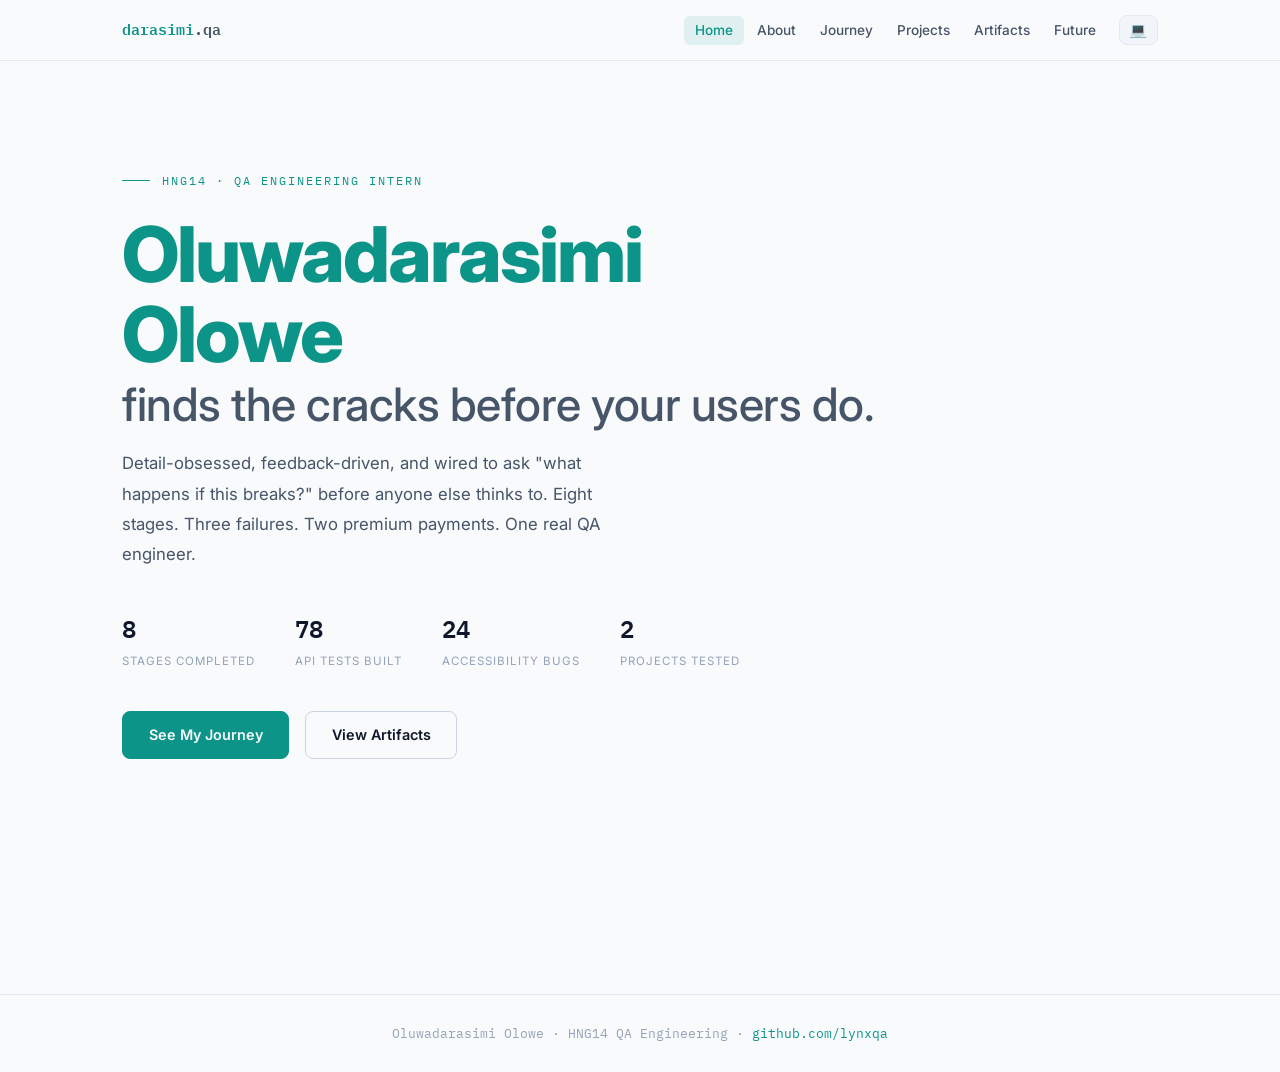
==== index.html @ 6ffe9ccd "Replace repository contents with updated portfolio" ====
<!DOCTYPE html>
<html lang="en">
<head>
  <meta charset="UTF-8" />
  <meta name="viewport" content="width=device-width, initial-scale=1.0"/>
  <title>Oluwadarasimi Olowe — QA Engineer</title>
  <link rel="stylesheet" href="style.css" />
  <script src="theme.js"></script>
</head>
<body>

  <nav>
    <div class="nav-inner">
      <a href="index.html" class="logo">darasimi<span>.qa</span></a>
      <div class="nav-right">
        <ul>
          <li><a href="index.html" class="active">Home</a></li>
          <li><a href="about.html">About</a></li>
          <li><a href="journey.html">Journey</a></li>
          <li><a href="projects.html">Projects</a></li>
          <li><a href="artifacts.html">Artifacts</a></li>
          <li><a href="plan.html">Future</a></li>
        </ul>
        <button class="theme-toggle" id="theme-toggle" title="Toggle theme">💻</button>
      </div>
    </div>
  </nav>

  <main>
    <section class="hero">
      <div class="hero-eyebrow">HNG14 · QA Engineering Intern</div>
      <h1>
        <span class="name">Oluwadarasimi</span><br/>
        <span class="name">Olowe</span>
        <span class="role">finds the cracks before your users do.</span>
      </h1>
      <p class="hero-sub">
        Detail-obsessed, feedback-driven, and wired to ask
        "what happens if this breaks?" before anyone else thinks to.
        Eight stages. Three failures. Two premium payments. One real QA engineer.
      </p>
      <div class="hero-stats">
        <div class="stat">
          <span class="stat-num">8</span>
          <span class="stat-label">Stages completed</span>
        </div>
        <div class="stat">
          <span class="stat-num">78</span>
          <span class="stat-label">API tests built</span>
        </div>
        <div class="stat">
          <span class="stat-num">24</span>
          <span class="stat-label">Accessibility bugs</span>
        </div>
        <div class="stat">
          <span class="stat-num">2</span>
          <span class="stat-label">Projects tested</span>
        </div>
      </div>
      <div class="btn-row">
        <a href="journey.html" class="btn btn-primary">See My Journey</a>
        <a href="artifacts.html" class="btn btn-ghost">View Artifacts</a>
      </div>
    </section>
  </main>

  <footer>
    <p>Oluwadarasimi Olowe · HNG14 QA Engineering ·
    <a href="https://github.com/lynxqa" target="_blank">github.com/lynxqa</a></p>
  </footer>

</body>
</html>
---- style.css ----
@import url('https://fonts.googleapis.com/css2?family=IBM+Plex+Mono:wght@400;600&family=Inter:wght@400;500;600;700;800&display=swap');

/* ── RESET ── */
*, *::before, *::after { margin: 0; padding: 0; box-sizing: border-box; }

/* ── LIGHT THEME (default) ── */
:root {
  --bg:          #f8fafc;
  --surface:     #ffffff;
  --surface2:    #f1f5f9;
  --border:      #e2e8f0;
  --border2:     #cbd5e1;

  --accent:      #0d9488;
  --accent-dim:  rgba(13, 148, 136, 0.10);
  --accent-glow: rgba(13, 148, 136, 0.20);

  --pass:        #16a34a;
  --pass-dim:    rgba(22, 163, 74, 0.10);
  --fail:        #dc2626;
  --fail-dim:    rgba(220, 38, 38, 0.10);
  --premium:     #d97706;
  --premium-dim: rgba(217, 119, 6, 0.10);

  --text:        #0f172a;
  --text-muted:  #475569;
  --text-dim:    #94a3b8;

  --font-body:   'Inter', system-ui, sans-serif;
  --font-mono:   'IBM Plex Mono', monospace;

  --shadow:      0 1px 3px rgba(0,0,0,0.08), 0 1px 2px rgba(0,0,0,0.04);
  --shadow-md:   0 4px 6px rgba(0,0,0,0.07), 0 2px 4px rgba(0,0,0,0.04);
}

/* ── DARK THEME ── */
[data-theme="dark"] {
  --bg:          #080c10;
  --surface:     #0e1318;
  --surface2:    #141b22;
  --border:      #1e2a35;
  --border2:     #2a3a4a;

  --accent:      #00e5a0;
  --accent-dim:  rgba(0, 229, 160, 0.12);
  --accent-glow: rgba(0, 229, 160, 0.25);

  --pass:        #00e5a0;
  --pass-dim:    rgba(0, 229, 160, 0.12);
  --fail:        #ff4d6a;
  --fail-dim:    rgba(255, 77, 106, 0.12);
  --premium:     #ffb020;
  --premium-dim: rgba(255, 176, 32, 0.12);

  --text:        #e2eaf3;
  --text-muted:  #7a8fa0;
  --text-dim:    #4a5f70;

  --shadow:      0 1px 3px rgba(0,0,0,0.4);
  --shadow-md:   0 4px 6px rgba(0,0,0,0.5);
}

/* ── SYSTEM PREFERENCE ── */
@media (prefers-color-scheme: dark) {
  :root:not([data-theme="light"]) {
    --bg:          #080c10;
    --surface:     #0e1318;
    --surface2:    #141b22;
    --border:      #1e2a35;
    --border2:     #2a3a4a;
    --accent:      #00e5a0;
    --accent-dim:  rgba(0, 229, 160, 0.12);
    --accent-glow: rgba(0, 229, 160, 0.25);
    --pass:        #00e5a0;
    --pass-dim:    rgba(0, 229, 160, 0.12);
    --fail:        #ff4d6a;
    --fail-dim:    rgba(255, 77, 106, 0.12);
    --premium:     #ffb020;
    --premium-dim: rgba(255, 176, 32, 0.12);
    --text:        #e2eaf3;
    --text-muted:  #7a8fa0;
    --text-dim:    #4a5f70;
    --shadow:      0 1px 3px rgba(0,0,0,0.4);
    --shadow-md:   0 4px 6px rgba(0,0,0,0.5);
  }
}

html { scroll-behavior: smooth; }

body {
  background: var(--bg);
  color: var(--text);
  font-family: var(--font-body);
  line-height: 1.65;
  min-height: 100vh;
  transition: background 0.2s, color 0.2s;
}

/* ── NAV ── */
nav {
  position: fixed;
  top: 0;
  width: 100%;
  background: rgba(248, 250, 252, 0.92);
  backdrop-filter: blur(12px);
  border-bottom: 1px solid var(--border);
  z-index: 200;
  transition: background 0.2s;
}

[data-theme="dark"] nav,
@media (prefers-color-scheme: dark) { nav }  {
  background: rgba(8, 12, 16, 0.92);
}

[data-theme="dark"] nav { background: rgba(8, 12, 16, 0.92); }

.nav-inner {
  max-width: 1100px;
  margin: 0 auto;
  display: flex;
  justify-content: space-between;
  align-items: center;
  height: 60px;
  padding: 0 2rem;
}

.logo {
  font-family: var(--font-mono);
  font-size: 0.95rem;
  font-weight: 600;
  color: var(--accent);
  text-decoration: none;
}

.logo span { color: var(--text-muted); }

.nav-right {
  display: flex;
  align-items: center;
  gap: 0.25rem;
}

nav ul {
  list-style: none;
  display: flex;
  gap: 0.1rem;
}

nav ul a {
  color: var(--text-muted);
  text-decoration: none;
  font-size: 0.85rem;
  font-weight: 500;
  padding: 0.4rem 0.7rem;
  border-radius: 6px;
  transition: all 0.15s;
}

nav ul a:hover { color: var(--text); background: var(--surface2); }
nav ul a.active { color: var(--accent); background: var(--accent-dim); }

/* Theme toggle button */
.theme-toggle {
  background: var(--surface2);
  border: 1px solid var(--border);
  border-radius: 8px;
  padding: 0.4rem 0.6rem;
  cursor: pointer;
  font-size: 0.9rem;
  color: var(--text-muted);
  transition: all 0.15s;
  margin-left: 0.5rem;
  line-height: 1;
}

.theme-toggle:hover {
  border-color: var(--accent);
  color: var(--accent);
}

/* ── MAIN ── */
main {
  max-width: 1100px;
  margin: 0 auto;
  padding: 96px 2rem 5rem;
}

/* ── HERO ── */
.hero {
  min-height: 82vh;
  display: flex;
  flex-direction: column;
  justify-content: center;
  padding: 2rem 0;
}

.hero-eyebrow {
  font-family: var(--font-mono);
  font-size: 0.75rem;
  color: var(--accent);
  letter-spacing: 2px;
  text-transform: uppercase;
  margin-bottom: 1.5rem;
  display: flex;
  align-items: center;
  gap: 0.75rem;
}

.hero-eyebrow::before {
  content: '';
  display: inline-block;
  width: 28px;
  height: 1px;
  background: var(--accent);
}

.hero h1 {
  font-size: clamp(2.6rem, 6.5vw, 4.8rem);
  font-weight: 800;
  line-height: 1.05;
  letter-spacing: -2px;
  margin-bottom: 1.25rem;
}

.hero h1 .name { color: var(--accent); }

.hero h1 .role {
  color: var(--text-muted);
  font-weight: 500;
  font-size: 0.6em;
  letter-spacing: -0.5px;
  display: block;
  margin-top: 0.25rem;
}

.hero-sub {
  font-size: 1.05rem;
  color: var(--text-muted);
  max-width: 520px;
  margin-bottom: 2.5rem;
  line-height: 1.8;
}

.hero-stats {
  display: flex;
  gap: 2.5rem;
  margin-bottom: 2.5rem;
  flex-wrap: wrap;
}

.stat { display: flex; flex-direction: column; gap: 0.2rem; }

.stat-num {
  font-family: var(--font-mono);
  font-size: 1.5rem;
  font-weight: 600;
  color: var(--text);
}

.stat-label {
  font-size: 0.72rem;
  color: var(--text-dim);
  text-transform: uppercase;
  letter-spacing: 1px;
}

.btn-row { display: flex; gap: 1rem; flex-wrap: wrap; }

.btn {
  padding: 0.7rem 1.6rem;
  border-radius: 8px;
  font-weight: 600;
  font-size: 0.9rem;
  text-decoration: none;
  transition: all 0.2s;
  display: inline-block;
  border: 1px solid transparent;
}

.btn-primary {
  background: var(--accent);
  color: #fff;
  border-color: var(--accent);
}

[data-theme="dark"] .btn-primary,
.btn-primary { color: var(--bg); }

.btn-primary:hover { opacity: 0.88; }

.btn-ghost {
  background: transparent;
  color: var(--text);
  border-color: var(--border2);
}

.btn-ghost:hover { border-color: var(--accent); color: var(--accent); }

/* ── PAGE HEADER ── */
.page-header {
  margin-bottom: 3rem;
  padding-bottom: 2rem;
  border-bottom: 1px solid var(--border);
}

.eyebrow {
  font-family: var(--font-mono);
  font-size: 0.7rem;
  color: var(--accent);
  letter-spacing: 2px;
  text-transform: uppercase;
  margin-bottom: 0.75rem;
  display: flex;
  align-items: center;
  gap: 0.6rem;
}

.eyebrow::before {
  content: '';
  display: inline-block;
  width: 20px;
  height: 1px;
  background: var(--accent);
}

.page-header h1 {
  font-size: clamp(1.8rem, 4vw, 2.6rem);
  font-weight: 800;
  letter-spacing: -1px;
  margin-bottom: 0.5rem;
}

.page-header p {
  color: var(--text-muted);
  font-size: 1rem;
  max-width: 540px;
}

/* ── CARDS ── */
.card {
  background: var(--surface);
  border: 1px solid var(--border);
  border-radius: 12px;
  padding: 1.75rem;
  margin-bottom: 1.25rem;
  box-shadow: var(--shadow);
  transition: border-color 0.2s, box-shadow 0.2s;
}

.card:hover {
  border-color: var(--border2);
  box-shadow: var(--shadow-md);
}

/* ── VERDICT BADGES ── */
.verdict {
  display: inline-flex;
  align-items: center;
  gap: 0.35rem;
  font-family: var(--font-mono);
  font-size: 0.68rem;
  font-weight: 600;
  letter-spacing: 1px;
  text-transform: uppercase;
  padding: 0.22rem 0.65rem;
  border-radius: 4px;
  margin-right: 0.4rem;
  margin-bottom: 0.6rem;
}

.verdict-pass {
  background: var(--pass-dim);
  color: var(--pass);
  border: 1px solid rgba(22,163,74,0.25);
}

[data-theme="dark"] .verdict-pass {
  border-color: rgba(0,229,160,0.25);
}

.verdict-fail {
  background: var(--fail-dim);
  color: var(--fail);
  border: 1px solid rgba(220,38,38,0.25);
}

.verdict-premium {
  background: var(--premium-dim);
  color: var(--premium);
  border: 1px solid rgba(217,119,6,0.25);
}

/* ── TIMELINE ── */
.timeline {
  position: relative;
  padding-left: 2.5rem;
}

.timeline::before {
  content: '';
  position: absolute;
  left: 6px;
  top: 8px;
  bottom: 0;
  width: 1px;
  background: linear-gradient(to bottom, var(--accent), transparent);
}

.timeline-item {
  position: relative;
  margin-bottom: 2.5rem;
}

.timeline-dot {
  position: absolute;
  left: -2.15rem;
  top: 0.35rem;
  width: 13px;
  height: 13px;
  border-radius: 50%;
  background: var(--bg);
  border: 2px solid var(--border2);
  transition: border-color 0.2s;
}

.timeline-item:hover .timeline-dot { border-color: var(--accent); }
.timeline-dot.dot-pass { border-color: var(--pass); }
.timeline-dot.dot-fail { border-color: var(--fail); }

.stage-tag {
  font-family: var(--font-mono);
  font-size: 0.68rem;
  color: var(--text-dim);
  text-transform: uppercase;
  letter-spacing: 1.5px;
  margin-bottom: 0.35rem;
}

.timeline-item h3 {
  font-size: 1.05rem;
  font-weight: 700;
  margin-bottom: 0.6rem;
  color: var(--text);
}

.timeline-item p {
  color: var(--text-muted);
  font-size: 0.95rem;
  line-height: 1.78;
}

/* ── ARTIFACTS GRID ── */
.artifacts-grid {
  display: grid;
  grid-template-columns: repeat(auto-fill, minmax(290px, 1fr));
  gap: 1rem;
}

.artifact-card {
  background: var(--surface);
  border: 1px solid var(--border);
  border-radius: 10px;
  padding: 1.4rem;
  text-decoration: none;
  color: var(--text);
  transition: all 0.2s;
  display: block;
  box-shadow: var(--shadow);
}

.artifact-card:hover {
  border-color: var(--accent);
  transform: translateY(-2px);
  box-shadow: var(--shadow-md);
}

.artifact-icon {
  font-size: 1.5rem;
  margin-bottom: 0.65rem;
  display: block;
}

.artifact-card h3 {
  font-size: 0.92rem;
  font-weight: 700;
  margin-bottom: 0.4rem;
  color: var(--text);
}

.artifact-card p {
  font-size: 0.82rem;
  color: var(--text-muted);
  line-height: 1.6;
}

.artifact-type {
  font-family: var(--font-mono);
  font-size: 0.62rem;
  color: var(--text-dim);
  text-transform: uppercase;
  letter-spacing: 1px;
  margin-bottom: 0.4rem;
}

/* ── SKILLS ── */
.skills-wrap {
  display: flex;
  flex-wrap: wrap;
  gap: 0.5rem;
  margin-top: 1rem;
}

.skill-tag {
  font-family: var(--font-mono);
  font-size: 0.73rem;
  background: var(--surface2);
  border: 1px solid var(--border);
  color: var(--text-muted);
  padding: 0.28rem 0.7rem;
  border-radius: 4px;
  transition: all 0.15s;
}

.skill-tag:hover {
  border-color: var(--accent);
  color: var(--accent);
}

/* ── PROFILE ── */
.profile-wrap {
  width: 110px;
  height: 110px;
  border-radius: 50%;
  border: 2px solid var(--accent);
  overflow: hidden;
  margin-bottom: 1.5rem;
  background: var(--surface2);
  display: flex;
  align-items: center;
  justify-content: center;
  font-size: 2.5rem;
}

.profile-wrap img {
  width: 100%;
  height: 100%;
  object-fit: cover;
}

/* ── FOOTER ── */
footer {
  border-top: 1px solid var(--border);
  padding: 1.75rem 2rem;
  text-align: center;
  color: var(--text-dim);
  font-size: 0.8rem;
  font-family: var(--font-mono);
  margin-top: 5rem;
}

footer a { color: var(--accent); text-decoration: none; }
footer a:hover { text-decoration: underline; }

/* ── RESPONSIVE ── */
@media (max-width: 768px) {
  .nav-inner { padding: 0 1rem; }
  nav ul a { padding: 0.35rem 0.5rem; font-size: 0.78rem; }
  main { padding: 80px 1.25rem 4rem; }
  .hero h1 { letter-spacing: -1px; }
  .hero-stats { gap: 1.5rem; }
  .artifacts-grid { grid-template-columns: 1fr; }
  .timeline { padding-left: 2rem; }
}
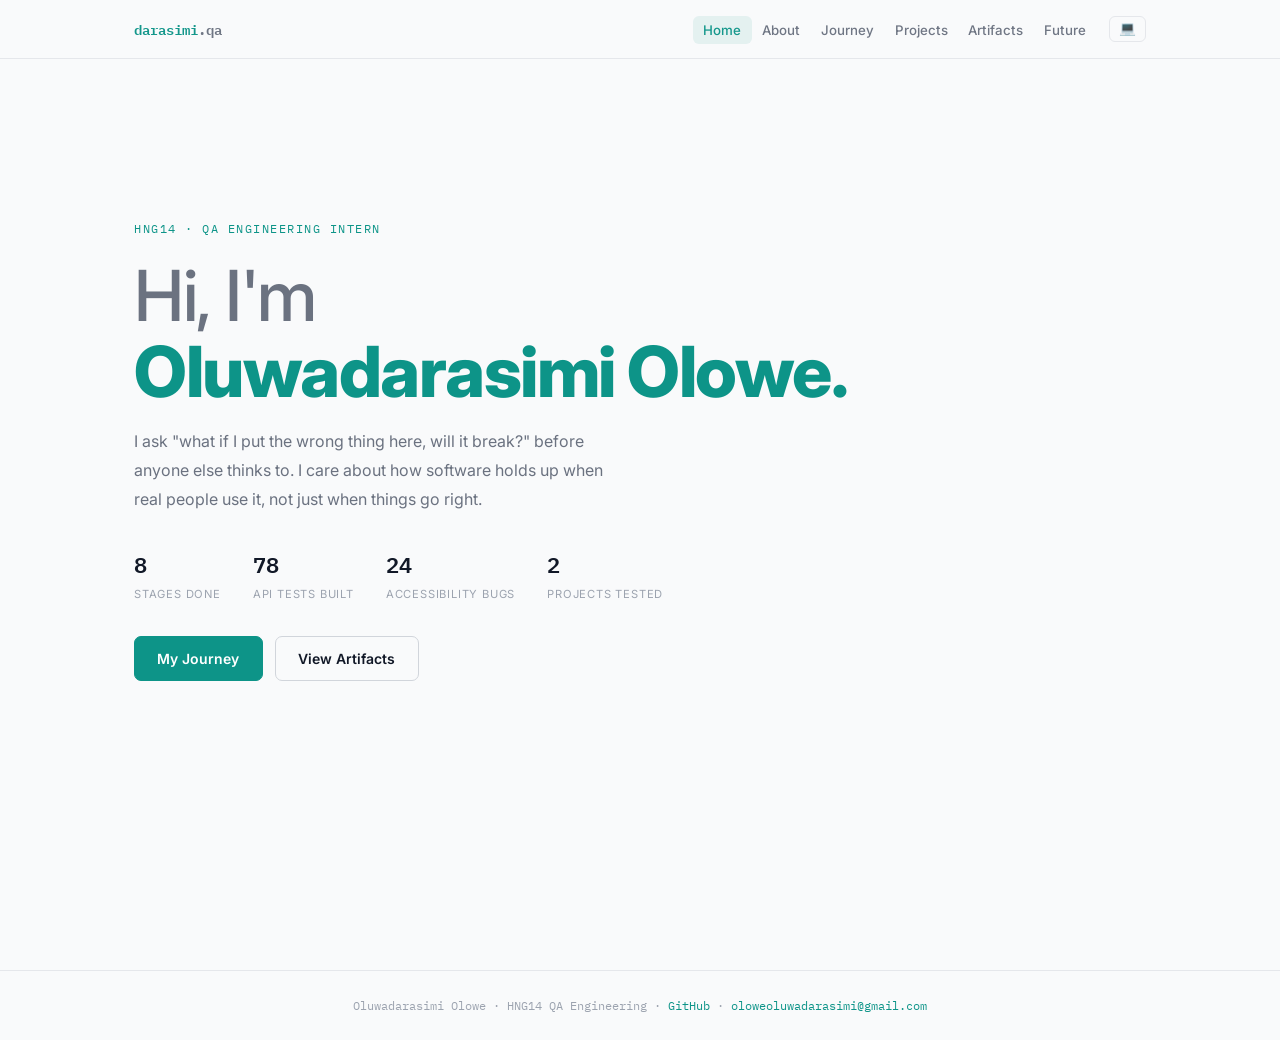
==== commit 79869727: "Update portfolio site" ====
--- a/index.html
+++ b/index.html
@@ -1,73 +1,71 @@
 <!DOCTYPE html>
 <html lang="en">
 <head>
-  <meta charset="UTF-8" />
+  <meta charset="UTF-8"/>
   <meta name="viewport" content="width=device-width, initial-scale=1.0"/>
   <title>Oluwadarasimi Olowe — QA Engineer</title>
-  <link rel="stylesheet" href="style.css" />
+  <link rel="stylesheet" href="style.css"/>
   <script src="theme.js"></script>
 </head>
 <body>
+<nav>
+  <div class="nav-inner">
+    <a href="index.html" class="logo">darasimi<span>.qa</span></a>
+    <div class="nav-right">
+      <ul>
+        <li><a href="index.html" class="active">Home</a></li>
+        <li><a href="about.html">About</a></li>
+        <li><a href="journey.html">Journey</a></li>
+        <li><a href="projects.html">Projects</a></li>
+        <li><a href="artifacts.html">Artifacts</a></li>
+        <li><a href="plan.html">Future</a></li>
+      </ul>
+      <button class="theme-btn" id="theme-btn">💻</button>
+    </div>
+  </div>
+</nav>
 
-  <nav>
-    <div class="nav-inner">
-      <a href="index.html" class="logo">darasimi<span>.qa</span></a>
-      <div class="nav-right">
-        <ul>
-          <li><a href="index.html" class="active">Home</a></li>
-          <li><a href="about.html">About</a></li>
-          <li><a href="journey.html">Journey</a></li>
-          <li><a href="projects.html">Projects</a></li>
-          <li><a href="artifacts.html">Artifacts</a></li>
-          <li><a href="plan.html">Future</a></li>
-        </ul>
-        <button class="theme-toggle" id="theme-toggle" title="Toggle theme">💻</button>
+<main>
+  <section class="hero">
+    <div class="hero-label">HNG14 · QA Engineering Intern</div>
+    <h1>
+      <span class="hi">Hi, I'm</span><br>
+      <span class="name">Oluwadarasimi Olowe.</span>
+    </h1>
+    <p class="hero-bio">
+      I ask "what if I put the wrong thing here, will it break?" 
+      before anyone else thinks to. I care about how software 
+      holds up when real people use it, not just when things go right.
+    </p>
+    <div class="hero-counts">
+      <div class="count-item">
+        <span class="count-num">8</span>
+        <span class="count-label">Stages done</span>
+      </div>
+      <div class="count-item">
+        <span class="count-num">78</span>
+        <span class="count-label">API tests built</span>
+      </div>
+      <div class="count-item">
+        <span class="count-num">24</span>
+        <span class="count-label">Accessibility bugs</span>
+      </div>
+      <div class="count-item">
+        <span class="count-num">2</span>
+        <span class="count-label">Projects tested</span>
       </div>
     </div>
-  </nav>
+    <div class="btn-row">
+      <a href="journey.html" class="btn btn-solid">My Journey</a>
+      <a href="artifacts.html" class="btn btn-outline">View Artifacts</a>
+    </div>
+  </section>
+</main>
 
-  <main>
-    <section class="hero">
-      <div class="hero-eyebrow">HNG14 · QA Engineering Intern</div>
-      <h1>
-        <span class="name">Oluwadarasimi</span><br/>
-        <span class="name">Olowe</span>
-        <span class="role">finds the cracks before your users do.</span>
-      </h1>
-      <p class="hero-sub">
-        Detail-obsessed, feedback-driven, and wired to ask
-        "what happens if this breaks?" before anyone else thinks to.
-        Eight stages. Three failures. Two premium payments. One real QA engineer.
-      </p>
-      <div class="hero-stats">
-        <div class="stat">
-          <span class="stat-num">8</span>
-          <span class="stat-label">Stages completed</span>
-        </div>
-        <div class="stat">
-          <span class="stat-num">78</span>
-          <span class="stat-label">API tests built</span>
-        </div>
-        <div class="stat">
-          <span class="stat-num">24</span>
-          <span class="stat-label">Accessibility bugs</span>
-        </div>
-        <div class="stat">
-          <span class="stat-num">2</span>
-          <span class="stat-label">Projects tested</span>
-        </div>
-      </div>
-      <div class="btn-row">
-        <a href="journey.html" class="btn btn-primary">See My Journey</a>
-        <a href="artifacts.html" class="btn btn-ghost">View Artifacts</a>
-      </div>
-    </section>
-  </main>
-
-  <footer>
-    <p>Oluwadarasimi Olowe · HNG14 QA Engineering ·
-    <a href="https://github.com/lynxqa" target="_blank">github.com/lynxqa</a></p>
-  </footer>
-
+<footer>
+  <p>Oluwadarasimi Olowe &middot; HNG14 QA Engineering &middot;
+  <a href="https://github.com/lynxqa" target="_blank">GitHub</a> &middot;
+  <a href="mailto:oloweoluwadarasimi@gmail.com">oloweoluwadarasimi@gmail.com</a></p>
+</footer>
 </body>
 </html>
--- a/style.css
+++ b/style.css
@@ -1,87 +1,73 @@
 @import url('https://fonts.googleapis.com/css2?family=IBM+Plex+Mono:wght@400;600&family=Inter:wght@400;500;600;700;800&display=swap');
 
-/* ── RESET ── */
 *, *::before, *::after { margin: 0; padding: 0; box-sizing: border-box; }
 
-/* ── LIGHT THEME (default) ── */
+/* Light theme */
 :root {
-  --bg:          #f8fafc;
-  --surface:     #ffffff;
-  --surface2:    #f1f5f9;
-  --border:      #e2e8f0;
-  --border2:     #cbd5e1;
-
-  --accent:      #0d9488;
-  --accent-dim:  rgba(13, 148, 136, 0.10);
-  --accent-glow: rgba(13, 148, 136, 0.20);
-
-  --pass:        #16a34a;
-  --pass-dim:    rgba(22, 163, 74, 0.10);
-  --fail:        #dc2626;
-  --fail-dim:    rgba(220, 38, 38, 0.10);
-  --premium:     #d97706;
-  --premium-dim: rgba(217, 119, 6, 0.10);
-
-  --text:        #0f172a;
-  --text-muted:  #475569;
-  --text-dim:    #94a3b8;
-
-  --font-body:   'Inter', system-ui, sans-serif;
-  --font-mono:   'IBM Plex Mono', monospace;
-
-  --shadow:      0 1px 3px rgba(0,0,0,0.08), 0 1px 2px rgba(0,0,0,0.04);
-  --shadow-md:   0 4px 6px rgba(0,0,0,0.07), 0 2px 4px rgba(0,0,0,0.04);
-}
-
-/* ── DARK THEME ── */
+  --bg:         #f9fafb;
+  --surface:    #ffffff;
+  --surface2:   #f3f4f6;
+  --border:     #e5e7eb;
+  --border2:    #d1d5db;
+  --accent:     #0d9488;
+  --accent-dim: rgba(13,148,136,0.09);
+  --pass:       #16a34a;
+  --pass-dim:   rgba(22,163,74,0.09);
+  --fail:       #dc2626;
+  --fail-dim:   rgba(220,38,38,0.09);
+  --warn:       #d97706;
+  --warn-dim:   rgba(217,119,6,0.09);
+  --text:       #111827;
+  --text-muted: #6b7280;
+  --text-dim:   #9ca3af;
+  --font:       'Inter', system-ui, sans-serif;
+  --mono:       'IBM Plex Mono', monospace;
+  --shadow:     0 1px 3px rgba(0,0,0,0.07);
+  --shadow-md:  0 4px 8px rgba(0,0,0,0.08);
+}
+
+/* Dark theme */
 [data-theme="dark"] {
-  --bg:          #080c10;
-  --surface:     #0e1318;
-  --surface2:    #141b22;
-  --border:      #1e2a35;
-  --border2:     #2a3a4a;
-
-  --accent:      #00e5a0;
-  --accent-dim:  rgba(0, 229, 160, 0.12);
-  --accent-glow: rgba(0, 229, 160, 0.25);
-
-  --pass:        #00e5a0;
-  --pass-dim:    rgba(0, 229, 160, 0.12);
-  --fail:        #ff4d6a;
-  --fail-dim:    rgba(255, 77, 106, 0.12);
-  --premium:     #ffb020;
-  --premium-dim: rgba(255, 176, 32, 0.12);
-
-  --text:        #e2eaf3;
-  --text-muted:  #7a8fa0;
-  --text-dim:    #4a5f70;
-
-  --shadow:      0 1px 3px rgba(0,0,0,0.4);
-  --shadow-md:   0 4px 6px rgba(0,0,0,0.5);
-}
-
-/* ── SYSTEM PREFERENCE ── */
+  --bg:         #0a0f14;
+  --surface:    #111820;
+  --surface2:   #161e28;
+  --border:     #1f2d3d;
+  --border2:    #2a3d52;
+  --accent:     #2dd4bf;
+  --accent-dim: rgba(45,212,191,0.10);
+  --pass:       #34d399;
+  --pass-dim:   rgba(52,211,153,0.10);
+  --fail:       #f87171;
+  --fail-dim:   rgba(248,113,113,0.10);
+  --warn:       #fbbf24;
+  --warn-dim:   rgba(251,191,36,0.10);
+  --text:       #e2e8f0;
+  --text-muted: #94a3b8;
+  --text-dim:   #475569;
+  --shadow:     0 1px 3px rgba(0,0,0,0.4);
+  --shadow-md:  0 4px 8px rgba(0,0,0,0.5);
+}
+
 @media (prefers-color-scheme: dark) {
   :root:not([data-theme="light"]) {
-    --bg:          #080c10;
-    --surface:     #0e1318;
-    --surface2:    #141b22;
-    --border:      #1e2a35;
-    --border2:     #2a3a4a;
-    --accent:      #00e5a0;
-    --accent-dim:  rgba(0, 229, 160, 0.12);
-    --accent-glow: rgba(0, 229, 160, 0.25);
-    --pass:        #00e5a0;
-    --pass-dim:    rgba(0, 229, 160, 0.12);
-    --fail:        #ff4d6a;
-    --fail-dim:    rgba(255, 77, 106, 0.12);
-    --premium:     #ffb020;
-    --premium-dim: rgba(255, 176, 32, 0.12);
-    --text:        #e2eaf3;
-    --text-muted:  #7a8fa0;
-    --text-dim:    #4a5f70;
-    --shadow:      0 1px 3px rgba(0,0,0,0.4);
-    --shadow-md:   0 4px 6px rgba(0,0,0,0.5);
+    --bg:         #0a0f14;
+    --surface:    #111820;
+    --surface2:   #161e28;
+    --border:     #1f2d3d;
+    --border2:    #2a3d52;
+    --accent:     #2dd4bf;
+    --accent-dim: rgba(45,212,191,0.10);
+    --pass:       #34d399;
+    --pass-dim:   rgba(52,211,153,0.10);
+    --fail:       #f87171;
+    --fail-dim:   rgba(248,113,113,0.10);
+    --warn:       #fbbf24;
+    --warn-dim:   rgba(251,191,36,0.10);
+    --text:       #e2e8f0;
+    --text-muted: #94a3b8;
+    --text-dim:   #475569;
+    --shadow:     0 1px 3px rgba(0,0,0,0.4);
+    --shadow-md:  0 4px 8px rgba(0,0,0,0.5);
   }
 }
 
@@ -90,44 +76,37 @@
 body {
   background: var(--bg);
   color: var(--text);
-  font-family: var(--font-body);
+  font-family: var(--font);
   line-height: 1.65;
   min-height: 100vh;
   transition: background 0.2s, color 0.2s;
 }
 
-/* ── NAV ── */
+/* NAV */
 nav {
   position: fixed;
   top: 0;
   width: 100%;
-  background: rgba(248, 250, 252, 0.92);
-  backdrop-filter: blur(12px);
+  background: var(--bg);
   border-bottom: 1px solid var(--border);
   z-index: 200;
-  transition: background 0.2s;
-}
-
-[data-theme="dark"] nav,
-@media (prefers-color-scheme: dark) { nav }  {
-  background: rgba(8, 12, 16, 0.92);
-}
-
-[data-theme="dark"] nav { background: rgba(8, 12, 16, 0.92); }
+  opacity: 0.97;
+  backdrop-filter: blur(8px);
+}
 
 .nav-inner {
-  max-width: 1100px;
+  max-width: 1060px;
   margin: 0 auto;
   display: flex;
   justify-content: space-between;
   align-items: center;
-  height: 60px;
-  padding: 0 2rem;
+  height: 58px;
+  padding: 0 1.5rem;
 }
 
 .logo {
-  font-family: var(--font-mono);
-  font-size: 0.95rem;
+  font-family: var(--mono);
+  font-size: 0.9rem;
   font-weight: 600;
   color: var(--accent);
   text-decoration: none;
@@ -138,21 +117,21 @@
 .nav-right {
   display: flex;
   align-items: center;
-  gap: 0.25rem;
+  gap: 0.2rem;
 }
 
 nav ul {
   list-style: none;
   display: flex;
-  gap: 0.1rem;
+  gap: 0;
 }
 
 nav ul a {
   color: var(--text-muted);
   text-decoration: none;
-  font-size: 0.85rem;
+  font-size: 0.83rem;
   font-weight: 500;
-  padding: 0.4rem 0.7rem;
+  padding: 0.38rem 0.65rem;
   border-radius: 6px;
   transition: all 0.15s;
 }
@@ -160,415 +139,382 @@
 nav ul a:hover { color: var(--text); background: var(--surface2); }
 nav ul a.active { color: var(--accent); background: var(--accent-dim); }
 
-/* Theme toggle button */
-.theme-toggle {
-  background: var(--surface2);
+.theme-btn {
+  background: none;
   border: 1px solid var(--border);
-  border-radius: 8px;
-  padding: 0.4rem 0.6rem;
+  border-radius: 6px;
+  padding: 0.35rem 0.55rem;
   cursor: pointer;
-  font-size: 0.9rem;
-  color: var(--text-muted);
+  font-size: 0.85rem;
+  color: var(--text-muted);
+  margin-left: 0.6rem;
   transition: all 0.15s;
-  margin-left: 0.5rem;
   line-height: 1;
 }
 
-.theme-toggle:hover {
-  border-color: var(--accent);
-  color: var(--accent);
-}
-
-/* ── MAIN ── */
+.theme-btn:hover { border-color: var(--accent); color: var(--accent); }
+
+/* MAIN */
 main {
-  max-width: 1100px;
+  max-width: 1060px;
   margin: 0 auto;
-  padding: 96px 2rem 5rem;
-}
-
-/* ── HERO ── */
+  padding: 90px 1.5rem 5rem;
+}
+
+/* HERO */
 .hero {
-  min-height: 82vh;
+  min-height: 80vh;
   display: flex;
   flex-direction: column;
   justify-content: center;
-  padding: 2rem 0;
-}
-
-.hero-eyebrow {
-  font-family: var(--font-mono);
+  padding: 1.5rem 0;
+}
+
+.hero-label {
+  font-family: var(--mono);
+  font-size: 0.72rem;
+  color: var(--accent);
+  letter-spacing: 1.5px;
+  text-transform: uppercase;
+  margin-bottom: 1.25rem;
+}
+
+.hero h1 {
+  font-size: clamp(2.4rem, 6vw, 4.4rem);
+  font-weight: 800;
+  line-height: 1.08;
+  letter-spacing: -1.5px;
+  margin-bottom: 1.1rem;
+}
+
+.hero h1 .hi { color: var(--text-muted); font-weight: 500; }
+.hero h1 .name { color: var(--accent); }
+
+.hero-bio {
+  font-size: 1rem;
+  color: var(--text-muted);
+  max-width: 480px;
+  margin-bottom: 2rem;
+  line-height: 1.8;
+}
+
+.hero-counts {
+  display: flex;
+  gap: 2rem;
+  margin-bottom: 2rem;
+  flex-wrap: wrap;
+}
+
+.count-item { display: flex; flex-direction: column; gap: 0.15rem; }
+
+.count-num {
+  font-family: var(--mono);
+  font-size: 1.4rem;
+  font-weight: 600;
+  color: var(--text);
+}
+
+.count-label {
+  font-size: 0.7rem;
+  color: var(--text-dim);
+  text-transform: uppercase;
+  letter-spacing: 0.8px;
+}
+
+.btn-row { display: flex; gap: 0.75rem; flex-wrap: wrap; }
+
+.btn {
+  padding: 0.65rem 1.4rem;
+  border-radius: 7px;
+  font-weight: 600;
+  font-size: 0.875rem;
+  text-decoration: none;
+  transition: all 0.18s;
+  display: inline-block;
+  border: 1px solid transparent;
+}
+
+.btn-solid {
+  background: var(--accent);
+  color: #fff;
+  border-color: var(--accent);
+}
+
+.btn-solid:hover { opacity: 0.85; }
+
+.btn-outline {
+  background: transparent;
+  color: var(--text);
+  border-color: var(--border2);
+}
+
+.btn-outline:hover { border-color: var(--accent); color: var(--accent); }
+
+/* PAGE HEADER */
+.page-header {
+  margin-bottom: 2.5rem;
+  padding-bottom: 1.75rem;
+  border-bottom: 1px solid var(--border);
+}
+
+.section-label {
+  font-family: var(--mono);
+  font-size: 0.68rem;
+  color: var(--accent);
+  letter-spacing: 1.5px;
+  text-transform: uppercase;
+  margin-bottom: 0.6rem;
+}
+
+.page-header h1 {
+  font-size: clamp(1.7rem, 3.5vw, 2.4rem);
+  font-weight: 800;
+  letter-spacing: -0.8px;
+  margin-bottom: 0.4rem;
+}
+
+.page-header p {
+  color: var(--text-muted);
+  font-size: 0.97rem;
+}
+
+/* CARDS */
+.card {
+  background: var(--surface);
+  border: 1px solid var(--border);
+  border-radius: 10px;
+  padding: 1.6rem;
+  margin-bottom: 1.1rem;
+  box-shadow: var(--shadow);
+}
+
+/* PROFILE PHOTO - centered */
+.profile-block {
+  display: flex;
+  flex-direction: column;
+  align-items: center;
+  text-align: center;
+  margin-bottom: 1.75rem;
+  padding-bottom: 1.5rem;
+  border-bottom: 1px solid var(--border);
+}
+
+.profile-photo {
+  width: 120px;
+  height: 120px;
+  border-radius: 50%;
+  border: 3px solid var(--accent);
+  overflow: hidden;
+  margin-bottom: 1rem;
+  background: var(--surface2);
+  display: flex;
+  align-items: center;
+  justify-content: center;
+  font-size: 2.8rem;
+}
+
+.profile-photo img {
+  width: 100%;
+  height: 100%;
+  object-fit: cover;
+}
+
+.profile-name {
+  font-size: 1.2rem;
+  font-weight: 700;
+  margin-bottom: 0.25rem;
+}
+
+.profile-title {
+  font-size: 0.85rem;
+  color: var(--text-muted);
+  margin-bottom: 0.75rem;
+}
+
+.profile-links {
+  display: flex;
+  gap: 0.75rem;
+  flex-wrap: wrap;
+  justify-content: center;
+}
+
+.profile-links a {
+  font-family: var(--mono);
   font-size: 0.75rem;
   color: var(--accent);
-  letter-spacing: 2px;
+  text-decoration: none;
+  border: 1px solid var(--accent-dim);
+  padding: 0.25rem 0.7rem;
+  border-radius: 4px;
+  transition: all 0.15s;
+}
+
+.profile-links a:hover {
+  background: var(--accent-dim);
+}
+
+/* VERDICT BADGES */
+.verdict {
+  display: inline-flex;
+  align-items: center;
+  gap: 0.3rem;
+  font-family: var(--mono);
+  font-size: 0.65rem;
+  font-weight: 600;
+  letter-spacing: 0.8px;
   text-transform: uppercase;
-  margin-bottom: 1.5rem;
-  display: flex;
-  align-items: center;
-  gap: 0.75rem;
-}
-
-.hero-eyebrow::before {
+  padding: 0.2rem 0.6rem;
+  border-radius: 3px;
+  margin-right: 0.35rem;
+  margin-bottom: 0.5rem;
+}
+
+.v-pass { background: var(--pass-dim); color: var(--pass); border: 1px solid var(--pass-dim); }
+.v-fail { background: var(--fail-dim); color: var(--fail); border: 1px solid var(--fail-dim); }
+.v-warn { background: var(--warn-dim); color: var(--warn); border: 1px solid var(--warn-dim); }
+
+/* TIMELINE */
+.timeline {
+  position: relative;
+  padding-left: 2.25rem;
+}
+
+.timeline::before {
   content: '';
-  display: inline-block;
-  width: 28px;
-  height: 1px;
-  background: var(--accent);
-}
-
-.hero h1 {
-  font-size: clamp(2.6rem, 6.5vw, 4.8rem);
-  font-weight: 800;
-  line-height: 1.05;
-  letter-spacing: -2px;
-  margin-bottom: 1.25rem;
-}
-
-.hero h1 .name { color: var(--accent); }
-
-.hero h1 .role {
-  color: var(--text-muted);
-  font-weight: 500;
-  font-size: 0.6em;
-  letter-spacing: -0.5px;
-  display: block;
-  margin-top: 0.25rem;
-}
-
-.hero-sub {
-  font-size: 1.05rem;
-  color: var(--text-muted);
-  max-width: 520px;
-  margin-bottom: 2.5rem;
-  line-height: 1.8;
-}
-
-.hero-stats {
-  display: flex;
-  gap: 2.5rem;
-  margin-bottom: 2.5rem;
-  flex-wrap: wrap;
-}
-
-.stat { display: flex; flex-direction: column; gap: 0.2rem; }
-
-.stat-num {
-  font-family: var(--font-mono);
-  font-size: 1.5rem;
-  font-weight: 600;
-  color: var(--text);
-}
-
-.stat-label {
-  font-size: 0.72rem;
+  position: absolute;
+  left: 5px;
+  top: 6px;
+  bottom: 0;
+  width: 1px;
+  background: linear-gradient(to bottom, var(--accent), transparent);
+}
+
+.tl-item {
+  position: relative;
+  margin-bottom: 2.25rem;
+}
+
+.tl-dot {
+  position: absolute;
+  left: -1.95rem;
+  top: 0.3rem;
+  width: 11px;
+  height: 11px;
+  border-radius: 50%;
+  background: var(--bg);
+  border: 2px solid var(--border2);
+}
+
+.tl-dot.pass { border-color: var(--pass); }
+.tl-dot.fail { border-color: var(--fail); }
+
+.tl-stage {
+  font-family: var(--mono);
+  font-size: 0.65rem;
   color: var(--text-dim);
   text-transform: uppercase;
   letter-spacing: 1px;
-}
-
-.btn-row { display: flex; gap: 1rem; flex-wrap: wrap; }
-
-.btn {
-  padding: 0.7rem 1.6rem;
-  border-radius: 8px;
-  font-weight: 600;
-  font-size: 0.9rem;
-  text-decoration: none;
-  transition: all 0.2s;
-  display: inline-block;
-  border: 1px solid transparent;
-}
-
-.btn-primary {
-  background: var(--accent);
-  color: #fff;
-  border-color: var(--accent);
-}
-
-[data-theme="dark"] .btn-primary,
-.btn-primary { color: var(--bg); }
-
-.btn-primary:hover { opacity: 0.88; }
-
-.btn-ghost {
-  background: transparent;
-  color: var(--text);
-  border-color: var(--border2);
-}
-
-.btn-ghost:hover { border-color: var(--accent); color: var(--accent); }
-
-/* ── PAGE HEADER ── */
-.page-header {
-  margin-bottom: 3rem;
-  padding-bottom: 2rem;
-  border-bottom: 1px solid var(--border);
-}
-
-.eyebrow {
-  font-family: var(--font-mono);
-  font-size: 0.7rem;
-  color: var(--accent);
-  letter-spacing: 2px;
-  text-transform: uppercase;
-  margin-bottom: 0.75rem;
-  display: flex;
-  align-items: center;
-  gap: 0.6rem;
-}
-
-.eyebrow::before {
-  content: '';
-  display: inline-block;
-  width: 20px;
-  height: 1px;
-  background: var(--accent);
-}
-
-.page-header h1 {
-  font-size: clamp(1.8rem, 4vw, 2.6rem);
-  font-weight: 800;
-  letter-spacing: -1px;
+  margin-bottom: 0.3rem;
+}
+
+.tl-item h3 {
+  font-size: 1rem;
+  font-weight: 700;
   margin-bottom: 0.5rem;
 }
 
-.page-header p {
-  color: var(--text-muted);
-  font-size: 1rem;
-  max-width: 540px;
-}
-
-/* ── CARDS ── */
-.card {
+.tl-item p {
+  color: var(--text-muted);
+  font-size: 0.93rem;
+  line-height: 1.78;
+}
+
+/* ARTIFACTS */
+.art-grid {
+  display: grid;
+  grid-template-columns: repeat(auto-fill, minmax(280px, 1fr));
+  gap: 0.9rem;
+}
+
+.art-card {
   background: var(--surface);
   border: 1px solid var(--border);
-  border-radius: 12px;
-  padding: 1.75rem;
-  margin-bottom: 1.25rem;
-  box-shadow: var(--shadow);
-  transition: border-color 0.2s, box-shadow 0.2s;
-}
-
-.card:hover {
-  border-color: var(--border2);
-  box-shadow: var(--shadow-md);
-}
-
-/* ── VERDICT BADGES ── */
-.verdict {
-  display: inline-flex;
-  align-items: center;
-  gap: 0.35rem;
-  font-family: var(--font-mono);
-  font-size: 0.68rem;
-  font-weight: 600;
-  letter-spacing: 1px;
-  text-transform: uppercase;
-  padding: 0.22rem 0.65rem;
-  border-radius: 4px;
-  margin-right: 0.4rem;
-  margin-bottom: 0.6rem;
-}
-
-.verdict-pass {
-  background: var(--pass-dim);
-  color: var(--pass);
-  border: 1px solid rgba(22,163,74,0.25);
-}
-
-[data-theme="dark"] .verdict-pass {
-  border-color: rgba(0,229,160,0.25);
-}
-
-.verdict-fail {
-  background: var(--fail-dim);
-  color: var(--fail);
-  border: 1px solid rgba(220,38,38,0.25);
-}
-
-.verdict-premium {
-  background: var(--premium-dim);
-  color: var(--premium);
-  border: 1px solid rgba(217,119,6,0.25);
-}
-
-/* ── TIMELINE ── */
-.timeline {
-  position: relative;
-  padding-left: 2.5rem;
-}
-
-.timeline::before {
-  content: '';
-  position: absolute;
-  left: 6px;
-  top: 8px;
-  bottom: 0;
-  width: 1px;
-  background: linear-gradient(to bottom, var(--accent), transparent);
-}
-
-.timeline-item {
-  position: relative;
-  margin-bottom: 2.5rem;
-}
-
-.timeline-dot {
-  position: absolute;
-  left: -2.15rem;
-  top: 0.35rem;
-  width: 13px;
-  height: 13px;
-  border-radius: 50%;
-  background: var(--bg);
-  border: 2px solid var(--border2);
-  transition: border-color 0.2s;
-}
-
-.timeline-item:hover .timeline-dot { border-color: var(--accent); }
-.timeline-dot.dot-pass { border-color: var(--pass); }
-.timeline-dot.dot-fail { border-color: var(--fail); }
-
-.stage-tag {
-  font-family: var(--font-mono);
-  font-size: 0.68rem;
-  color: var(--text-dim);
-  text-transform: uppercase;
-  letter-spacing: 1.5px;
-  margin-bottom: 0.35rem;
-}
-
-.timeline-item h3 {
-  font-size: 1.05rem;
-  font-weight: 700;
-  margin-bottom: 0.6rem;
-  color: var(--text);
-}
-
-.timeline-item p {
-  color: var(--text-muted);
-  font-size: 0.95rem;
-  line-height: 1.78;
-}
-
-/* ── ARTIFACTS GRID ── */
-.artifacts-grid {
-  display: grid;
-  grid-template-columns: repeat(auto-fill, minmax(290px, 1fr));
-  gap: 1rem;
-}
-
-.artifact-card {
-  background: var(--surface);
-  border: 1px solid var(--border);
-  border-radius: 10px;
-  padding: 1.4rem;
+  border-radius: 9px;
+  padding: 1.3rem;
   text-decoration: none;
   color: var(--text);
-  transition: all 0.2s;
   display: block;
   box-shadow: var(--shadow);
-}
-
-.artifact-card:hover {
+  transition: all 0.18s;
+}
+
+.art-card:hover {
   border-color: var(--accent);
   transform: translateY(-2px);
   box-shadow: var(--shadow-md);
 }
 
-.artifact-icon {
-  font-size: 1.5rem;
-  margin-bottom: 0.65rem;
-  display: block;
-}
-
-.artifact-card h3 {
-  font-size: 0.92rem;
-  font-weight: 700;
-  margin-bottom: 0.4rem;
-  color: var(--text);
-}
-
-.artifact-card p {
-  font-size: 0.82rem;
-  color: var(--text-muted);
-  line-height: 1.6;
-}
-
-.artifact-type {
-  font-family: var(--font-mono);
-  font-size: 0.62rem;
+.art-type {
+  font-family: var(--mono);
+  font-size: 0.6rem;
   color: var(--text-dim);
   text-transform: uppercase;
-  letter-spacing: 1px;
-  margin-bottom: 0.4rem;
-}
-
-/* ── SKILLS ── */
-.skills-wrap {
+  letter-spacing: 0.8px;
+  margin-bottom: 0.5rem;
+}
+
+.art-icon { font-size: 1.4rem; margin-bottom: 0.55rem; display: block; }
+
+.art-card h3 {
+  font-size: 0.9rem;
+  font-weight: 700;
+  margin-bottom: 0.35rem;
+}
+
+.art-card p {
+  font-size: 0.8rem;
+  color: var(--text-muted);
+  line-height: 1.58;
+}
+
+/* SKILLS */
+.skill-list {
   display: flex;
   flex-wrap: wrap;
-  gap: 0.5rem;
-  margin-top: 1rem;
-}
-
-.skill-tag {
-  font-family: var(--font-mono);
-  font-size: 0.73rem;
+  gap: 0.45rem;
+  margin-top: 0.9rem;
+}
+
+.skill {
+  font-family: var(--mono);
+  font-size: 0.71rem;
   background: var(--surface2);
   border: 1px solid var(--border);
   color: var(--text-muted);
-  padding: 0.28rem 0.7rem;
-  border-radius: 4px;
-  transition: all 0.15s;
-}
-
-.skill-tag:hover {
-  border-color: var(--accent);
-  color: var(--accent);
-}
-
-/* ── PROFILE ── */
-.profile-wrap {
-  width: 110px;
-  height: 110px;
-  border-radius: 50%;
-  border: 2px solid var(--accent);
-  overflow: hidden;
-  margin-bottom: 1.5rem;
-  background: var(--surface2);
-  display: flex;
-  align-items: center;
-  justify-content: center;
-  font-size: 2.5rem;
-}
-
-.profile-wrap img {
-  width: 100%;
-  height: 100%;
-  object-fit: cover;
-}
-
-/* ── FOOTER ── */
+  padding: 0.26rem 0.65rem;
+  border-radius: 3px;
+}
+
+/* FOOTER */
 footer {
   border-top: 1px solid var(--border);
-  padding: 1.75rem 2rem;
+  padding: 1.5rem;
   text-align: center;
   color: var(--text-dim);
-  font-size: 0.8rem;
-  font-family: var(--font-mono);
+  font-size: 0.78rem;
+  font-family: var(--mono);
   margin-top: 5rem;
 }
 
 footer a { color: var(--accent); text-decoration: none; }
 footer a:hover { text-decoration: underline; }
 
-/* ── RESPONSIVE ── */
-@media (max-width: 768px) {
+/* RESPONSIVE */
+@media (max-width: 720px) {
+  nav ul a { padding: 0.35rem 0.45rem; font-size: 0.76rem; }
   .nav-inner { padding: 0 1rem; }
-  nav ul a { padding: 0.35rem 0.5rem; font-size: 0.78rem; }
-  main { padding: 80px 1.25rem 4rem; }
-  .hero h1 { letter-spacing: -1px; }
-  .hero-stats { gap: 1.5rem; }
-  .artifacts-grid { grid-template-columns: 1fr; }
-  .timeline { padding-left: 2rem; }
-}
+  main { padding: 76px 1rem 4rem; }
+  .hero h1 { letter-spacing: -0.8px; }
+  .art-grid { grid-template-columns: 1fr; }
+  .timeline { padding-left: 1.75rem; }
+}
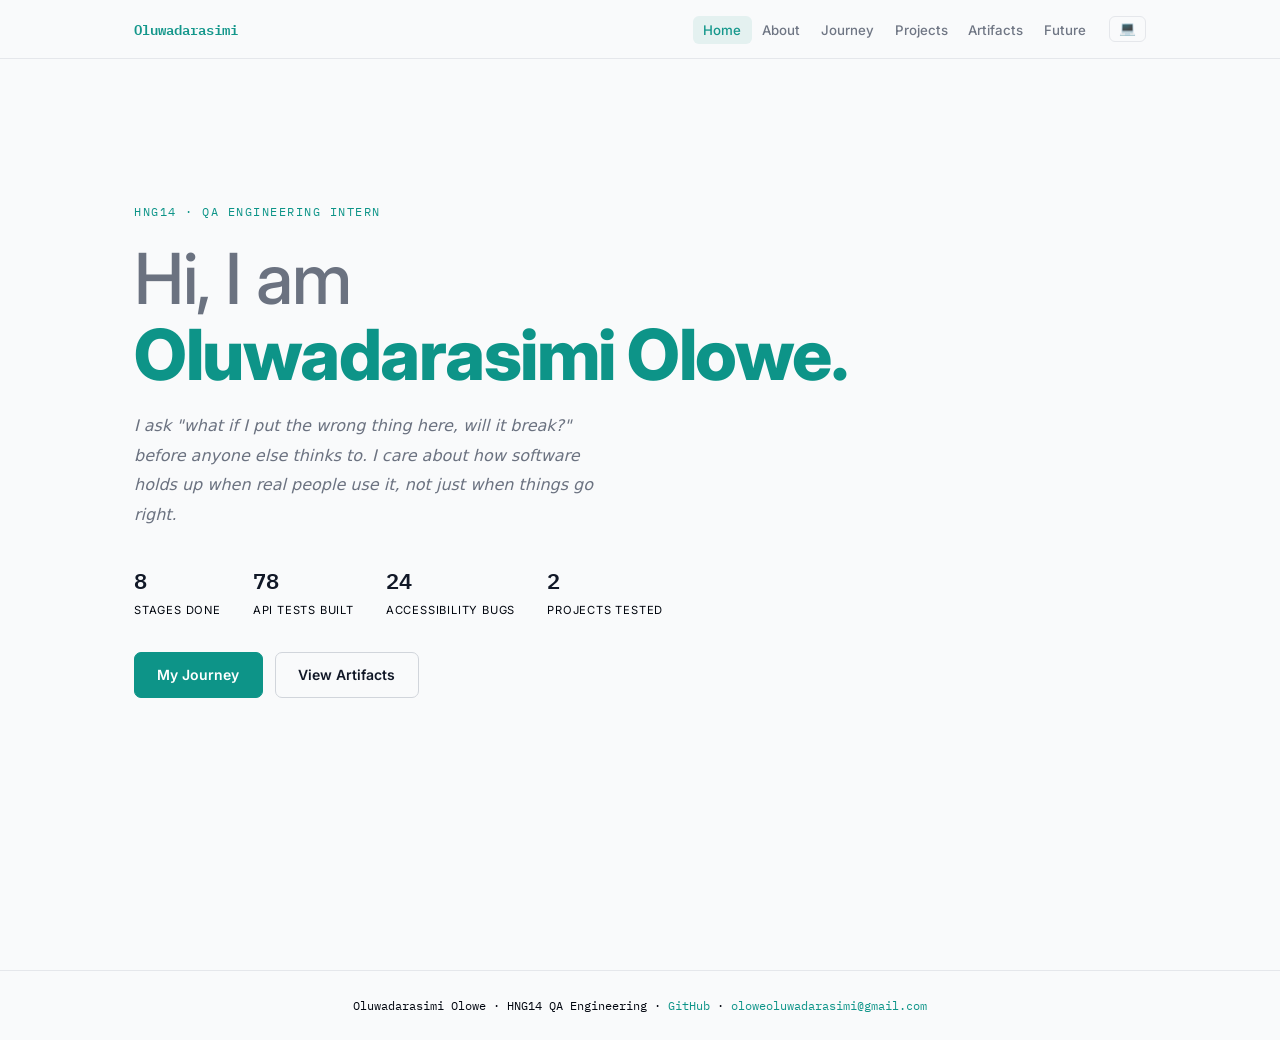
==== commit 9a236f80: "Update portfolio site" ====
--- a/index.html
+++ b/index.html
@@ -3,14 +3,14 @@
 <head>
   <meta charset="UTF-8"/>
   <meta name="viewport" content="width=device-width, initial-scale=1.0"/>
-  <title>Oluwadarasimi Olowe — QA Engineer</title>
+  <title>Oluwadarasimi Olowe | QA Engineer</title>
   <link rel="stylesheet" href="style.css"/>
   <script src="theme.js"></script>
 </head>
 <body>
 <nav>
   <div class="nav-inner">
-    <a href="index.html" class="logo">darasimi<span>.qa</span></a>
+    <a href="index.html" class="logo">Oluwadarasimi</a>
     <div class="nav-right">
       <ul>
         <li><a href="index.html" class="active">Home</a></li>
@@ -29,13 +29,13 @@
   <section class="hero">
     <div class="hero-label">HNG14 · QA Engineering Intern</div>
     <h1>
-      <span class="hi">Hi, I'm</span><br>
+      <span class="hi">Hi, I am</span><br>
       <span class="name">Oluwadarasimi Olowe.</span>
     </h1>
     <p class="hero-bio">
-      I ask "what if I put the wrong thing here, will it break?" 
+     <em>I ask "what if I put the wrong thing here, will it break?" 
       before anyone else thinks to. I care about how software 
-      holds up when real people use it, not just when things go right.
+      holds up when real people use it, not just when things go right.</em>
     </p>
     <div class="hero-counts">
       <div class="count-item">
--- a/style.css
+++ b/style.css
@@ -19,9 +19,10 @@
   --warn-dim:   rgba(217,119,6,0.09);
   --text:       #111827;
   --text-muted: #6b7280;
-  --text-dim:   #9ca3af;
-  --font:       'Inter', system-ui, sans-serif;
-  --mono:       'IBM Plex Mono', monospace;
+  --text-dim:   #00050e;
+  --font:       'Inter', system-ui, -apple-system, BlinkMacSystemFont, "Segoe UI", Roboto, "Helvetica Neue", Arial, sans-serif;
+  --font-family: 'Times New Roman', Times, serif;
+  --mono:       'IBM Plex Mono', 'Courier New', monospace;
   --shadow:     0 1px 3px rgba(0,0,0,0.07);
   --shadow-md:  0 4px 8px rgba(0,0,0,0.08);
 }
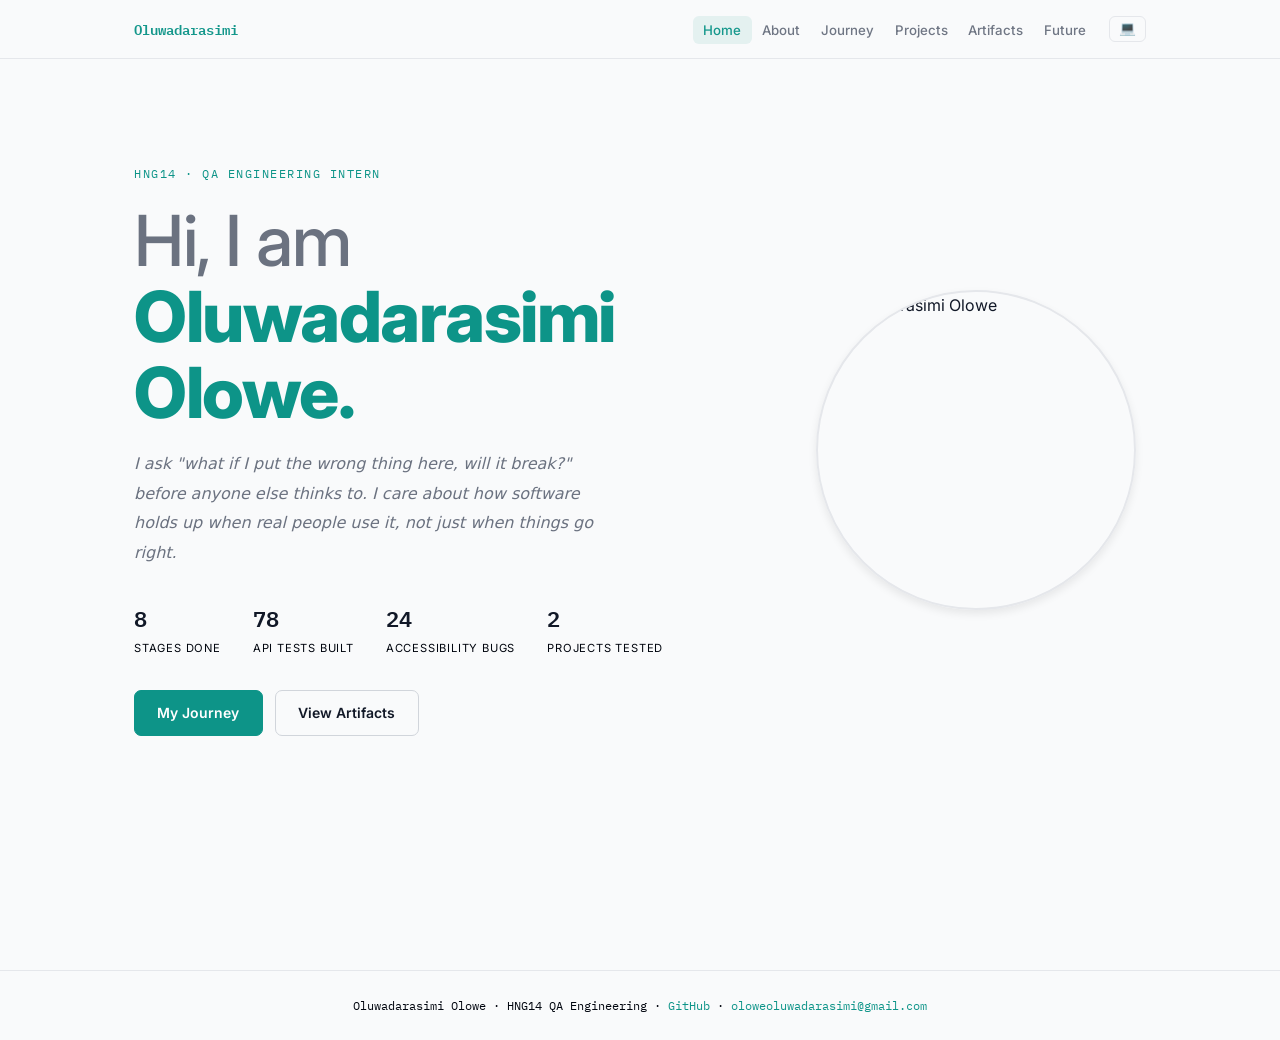
==== commit 520b4e65: "Update hero section layout" ====
--- a/index.html
+++ b/index.html
@@ -27,37 +27,42 @@
 
 <main>
   <section class="hero">
-    <div class="hero-label">HNG14 · QA Engineering Intern</div>
-    <h1>
-      <span class="hi">Hi, I am</span><br>
-      <span class="name">Oluwadarasimi Olowe.</span>
-    </h1>
-    <p class="hero-bio">
-     <em>I ask "what if I put the wrong thing here, will it break?" 
-      before anyone else thinks to. I care about how software 
-      holds up when real people use it, not just when things go right.</em>
-    </p>
-    <div class="hero-counts">
-      <div class="count-item">
-        <span class="count-num">8</span>
-        <span class="count-label">Stages done</span>
+    <div class="hero-left">
+      <div class="hero-label">HNG14 · QA Engineering Intern</div>
+      <h1>
+        <span class="hi">Hi, I am</span><br>
+        <span class="name">Oluwadarasimi Olowe.</span>
+      </h1>
+      <p class="hero-bio">
+        <em>I ask "what if I put the wrong thing here, will it break?" before anyone else thinks to. I care about how software holds up when real people use it, not just when things go right.</em>
+      </p>
+      <div class="hero-counts">
+        <div class="count-item">
+          <span class="count-num">8</span>
+          <span class="count-label">Stages done</span>
+        </div>
+        <div class="count-item">
+          <span class="count-num">78</span>
+          <span class="count-label">API tests built</span>
+        </div>
+        <div class="count-item">
+          <span class="count-num">24</span>
+          <span class="count-label">Accessibility bugs</span>
+        </div>
+        <div class="count-item">
+          <span class="count-num">2</span>
+          <span class="count-label">Projects tested</span>
+        </div>
       </div>
-      <div class="count-item">
-        <span class="count-num">78</span>
-        <span class="count-label">API tests built</span>
-      </div>
-      <div class="count-item">
-        <span class="count-num">24</span>
-        <span class="count-label">Accessibility bugs</span>
-      </div>
-      <div class="count-item">
-        <span class="count-num">2</span>
-        <span class="count-label">Projects tested</span>
+      <div class="btn-row">
+        <a href="journey.html" class="btn btn-solid">My Journey</a>
+        <a href="artifacts.html" class="btn btn-outline">View Artifacts</a>
       </div>
     </div>
-    <div class="btn-row">
-      <a href="journey.html" class="btn btn-solid">My Journey</a>
-      <a href="artifacts.html" class="btn btn-outline">View Artifacts</a>
+    <div class="hero-right">
+      <div class="hero-photo">
+        <img src="profile.JPG" alt="Oluwadarasimi Olowe" />
+      </div>
     </div>
   </section>
 </main>
--- a/style.css
+++ b/style.css
@@ -510,6 +510,62 @@
 footer a { color: var(--accent); text-decoration: none; }
 footer a:hover { text-decoration: underline; }
 
+/* HERO TWO COLUMN */
+.hero {
+  display: flex;
+  flex-direction: row;
+  align-items: center;
+  gap: 3rem;
+  min-height: 80vh;
+  padding: 1.5rem 0;
+}
+
+.hero-left {
+  flex: 1;
+  display: flex;
+  flex-direction: column;
+  justify-content: center;
+}
+
+.hero-right {
+  flex: 0 0 340px;
+  display: flex;
+  align-items: center;
+  justify-content: center;
+}
+
+.hero-photo {
+  width: 320px;
+  height: 320px;
+  border-radius: 50%;
+  overflow: hidden;
+  border: 2px solid var(--border);
+  box-shadow: var(--shadow-md);
+}
+
+.hero-photo img {
+  width: 100%;
+  height: 100%;
+  object-fit: cover;
+  object-position: center top;
+}
+
+/* Hide the old hero flex column behavior */
+@media (max-width: 720px) {
+  .hero {
+    flex-direction: column;
+  }
+  .hero-right {
+    flex: none;
+    width: 100%;
+  }
+  .hero-photo {
+    width: 100%;
+    height: 260px;
+    border-radius: 16px;
+  }
+}
+
 /* RESPONSIVE */
 @media (max-width: 720px) {
   nav ul a { padding: 0.35rem 0.45rem; font-size: 0.76rem; }
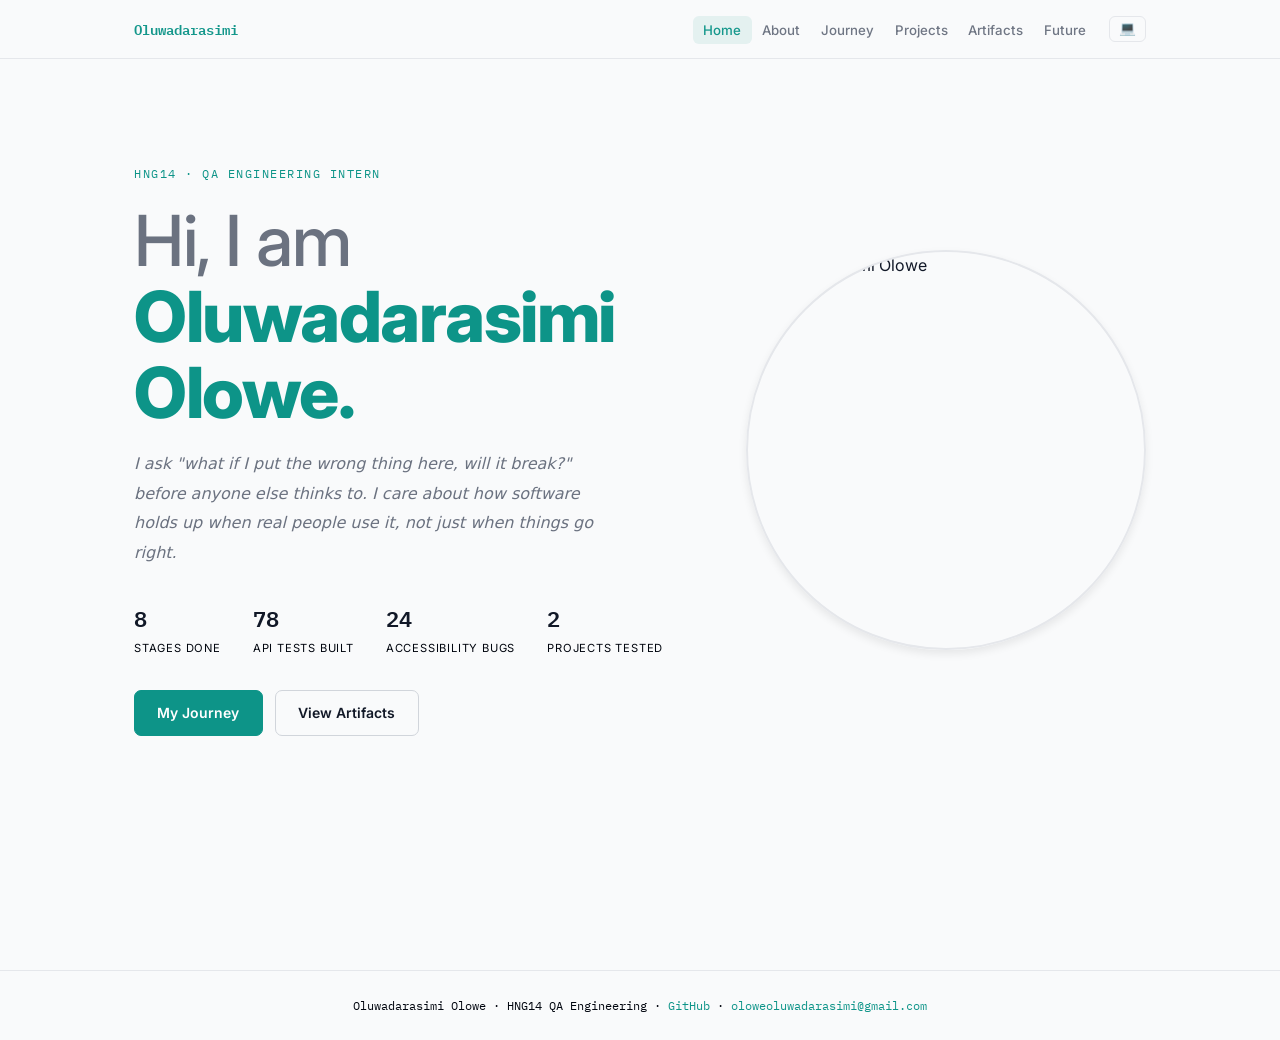
==== commit 5f2a9b2a: "Commit everything" ====
--- a/index.html
+++ b/index.html
@@ -3,7 +3,7 @@
 <head>
   <meta charset="UTF-8"/>
   <meta name="viewport" content="width=device-width, initial-scale=1.0"/>
-  <title>Oluwadarasimi Olowe | QA Engineer</title>
+  <title>Home | Oluwadarasimi</title>
   <link rel="stylesheet" href="style.css"/>
   <script src="theme.js"></script>
 </head>
--- a/style.css
+++ b/style.css
@@ -301,23 +301,23 @@
 }
 
 .profile-photo {
-  width: 120px;
-  height: 120px;
+  width: 180px;
+  height: 180px;
   border-radius: 50%;
   border: 3px solid var(--accent);
   overflow: hidden;
-  margin-bottom: 1rem;
+  margin: 0 auto 1rem auto;
   background: var(--surface2);
   display: flex;
   align-items: center;
   justify-content: center;
-  font-size: 2.8rem;
 }
 
 .profile-photo img {
   width: 100%;
   height: 100%;
   object-fit: cover;
+  object-position: center top;
 }
 
 .profile-name {
@@ -535,8 +535,8 @@
 }
 
 .hero-photo {
-  width: 320px;
-  height: 320px;
+  width: 400px;
+  height: 400px;
   border-radius: 50%;
   overflow: hidden;
   border: 2px solid var(--border);
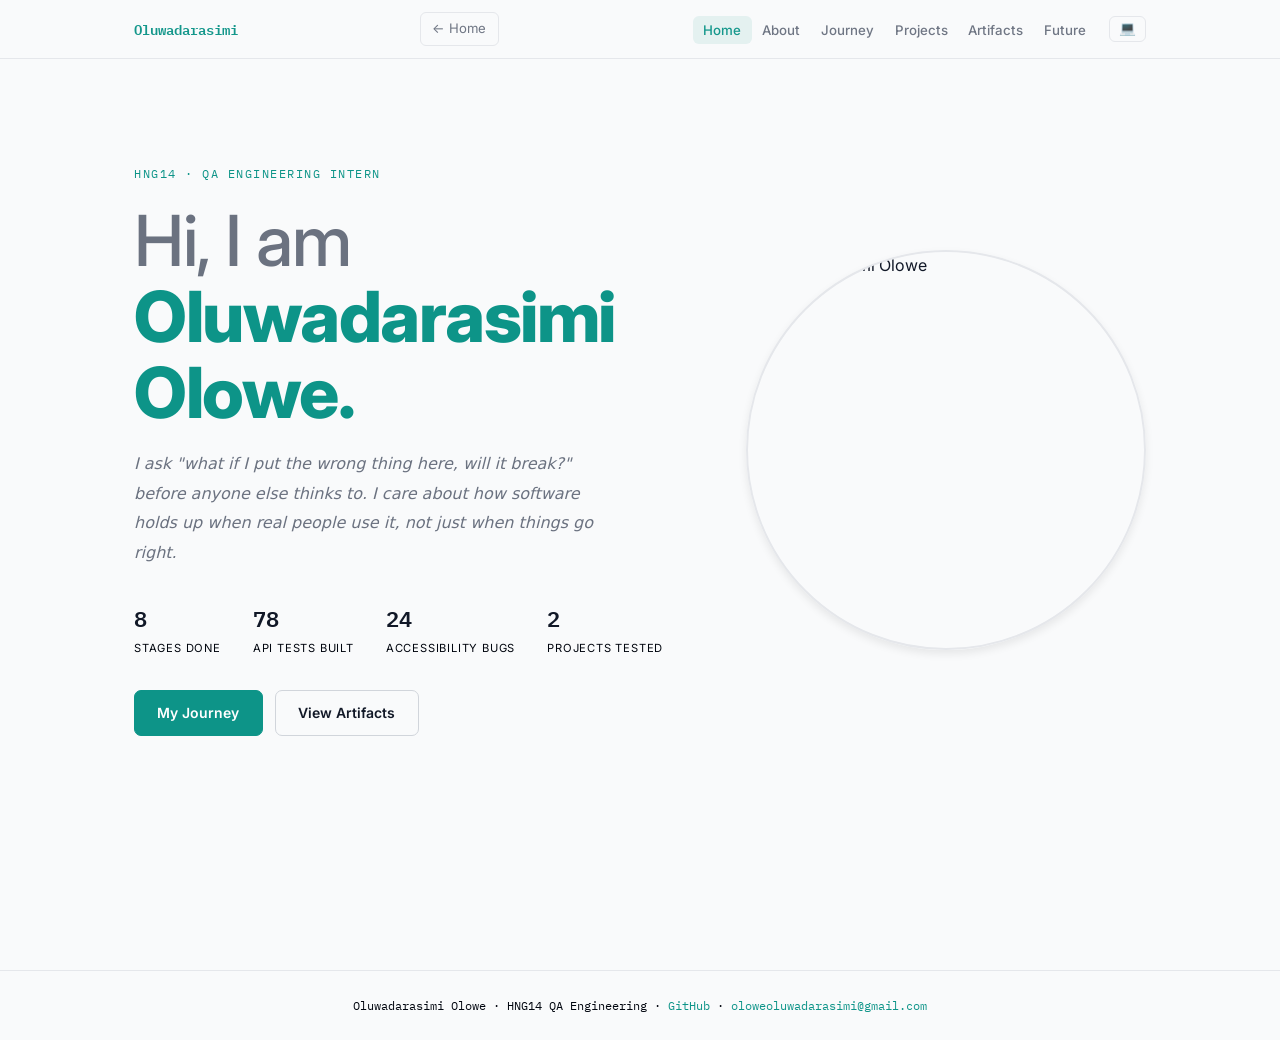
==== commit 124019a4: "Add back button nav links" ====
--- a/index.html
+++ b/index.html
@@ -11,6 +11,7 @@
 <nav>
   <div class="nav-inner">
     <a href="index.html" class="logo">Oluwadarasimi</a>
+    <a href="index.html" class="back-btn">← Home</a>
     <div class="nav-right">
       <ul>
         <li><a href="index.html" class="active">Home</a></li>
--- a/style.css
+++ b/style.css
@@ -155,6 +155,22 @@
 
 .theme-btn:hover { border-color: var(--accent); color: var(--accent); }
 
+.back-btn {
+  font-size: 0.82rem;
+  color: var(--text-muted);
+  text-decoration: none;
+  padding: 0.35rem 0.7rem;
+  border-radius: 6px;
+  border: 1px solid var(--border);
+  transition: all 0.15s;
+  margin-right: 0.75rem;
+}
+
+.back-btn:hover {
+  color: var(--accent);
+  border-color: var(--accent);
+}
+
 /* MAIN */
 main {
   max-width: 1060px;
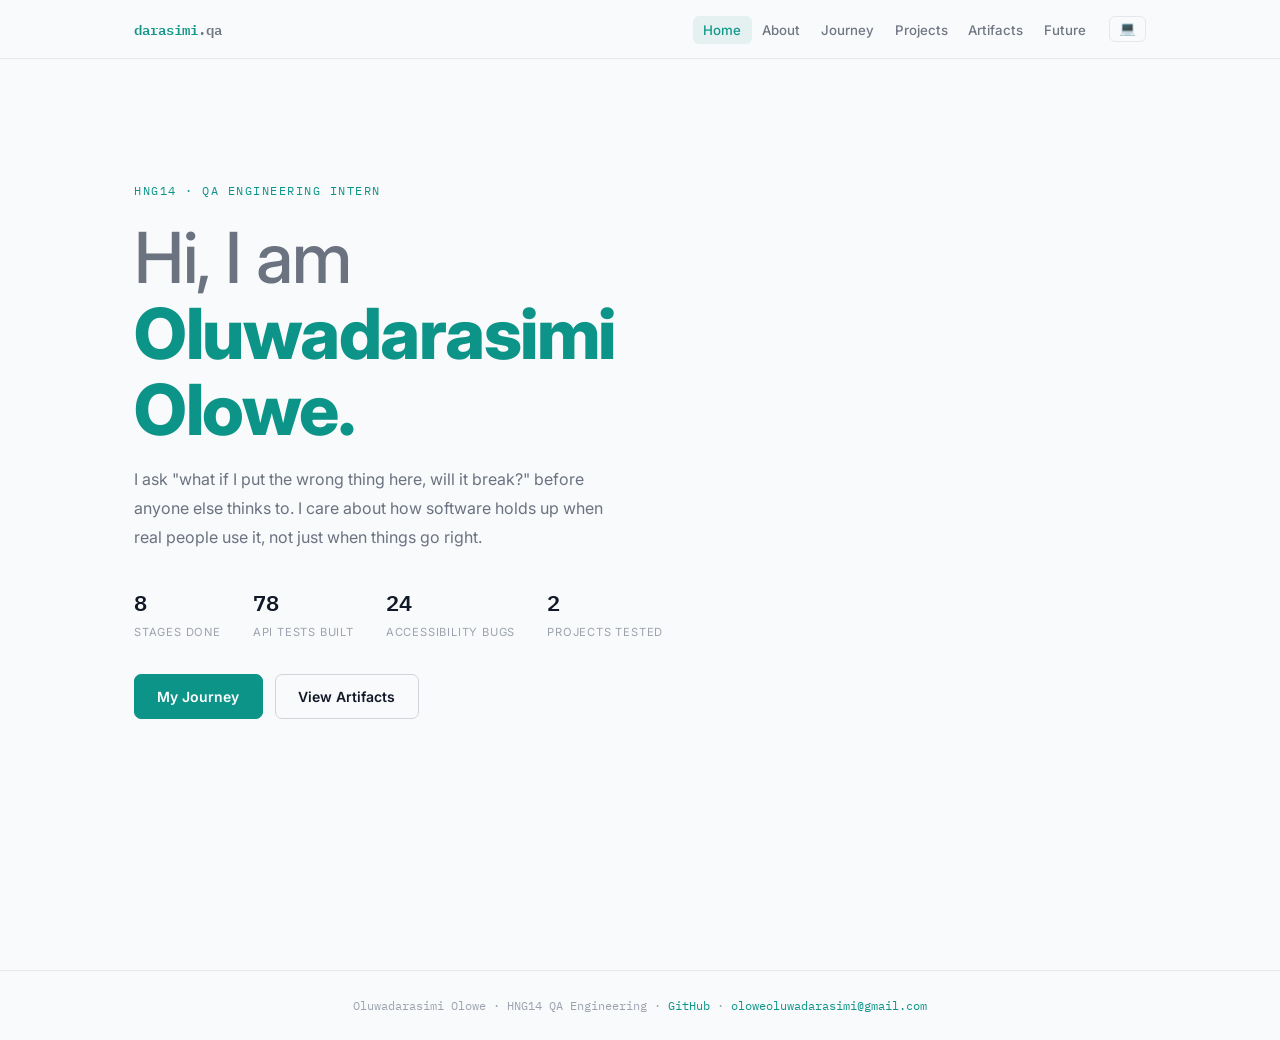
==== commit 1be40fef: "Update portfolio files" ====
--- a/index.html
+++ b/index.html
@@ -3,17 +3,16 @@
 <head>
   <meta charset="UTF-8"/>
   <meta name="viewport" content="width=device-width, initial-scale=1.0"/>
-  <title>Home | Oluwadarasimi</title>
+  <title>Oluwadarasimi Olowe — QA Engineer</title>
   <link rel="stylesheet" href="style.css"/>
   <script src="theme.js"></script>
 </head>
 <body>
 <nav>
   <div class="nav-inner">
-    <a href="index.html" class="logo">Oluwadarasimi</a>
-    <a href="index.html" class="back-btn">← Home</a>
+    <a href="index.html" class="logo">darasimi<span>.qa</span></a>
     <div class="nav-right">
-      <ul>
+      <ul id="nav-menu">
         <li><a href="index.html" class="active">Home</a></li>
         <li><a href="about.html">About</a></li>
         <li><a href="journey.html">Journey</a></li>
@@ -22,6 +21,7 @@
         <li><a href="plan.html">Future</a></li>
       </ul>
       <button class="theme-btn" id="theme-btn">💻</button>
+      <button class="hamburger" id="hamburger" aria-label="Menu">☰</button>
     </div>
   </div>
 </nav>
@@ -35,7 +35,9 @@
         <span class="name">Oluwadarasimi Olowe.</span>
       </h1>
       <p class="hero-bio">
-        <em>I ask "what if I put the wrong thing here, will it break?" before anyone else thinks to. I care about how software holds up when real people use it, not just when things go right.</em>
+        I ask "what if I put the wrong thing here, will it break?"
+        before anyone else thinks to. I care about how software
+        holds up when real people use it, not just when things go right.
       </p>
       <div class="hero-counts">
         <div class="count-item">
@@ -62,7 +64,8 @@
     </div>
     <div class="hero-right">
       <div class="hero-photo">
-        <img src="profile.JPG" alt="Oluwadarasimi Olowe" />
+        <img src="profile.JPG" alt="Oluwadarasimi Olowe"
+             onerror="this.parentElement.style.display='none'"/>
       </div>
     </div>
   </section>
@@ -73,5 +76,12 @@
   <a href="https://github.com/lynxqa" target="_blank">GitHub</a> &middot;
   <a href="mailto:oloweoluwadarasimi@gmail.com">oloweoluwadarasimi@gmail.com</a></p>
 </footer>
+<script>
+  const hamburger = document.getElementById('hamburger');
+  const menu = document.getElementById('nav-menu');
+  hamburger.addEventListener('click', function() {
+    menu.classList.toggle('open');
+  });
+</script>
 </body>
 </html>
--- a/style.css
+++ b/style.css
@@ -19,10 +19,9 @@
   --warn-dim:   rgba(217,119,6,0.09);
   --text:       #111827;
   --text-muted: #6b7280;
-  --text-dim:   #00050e;
-  --font:       'Inter', system-ui, -apple-system, BlinkMacSystemFont, "Segoe UI", Roboto, "Helvetica Neue", Arial, sans-serif;
-  --font-family: 'Times New Roman', Times, serif;
-  --mono:       'IBM Plex Mono', 'Courier New', monospace;
+  --text-dim:   #9ca3af;
+  --font:       'Inter', system-ui, sans-serif;
+  --mono:       'IBM Plex Mono', monospace;
   --shadow:     0 1px 3px rgba(0,0,0,0.07);
   --shadow-md:  0 4px 8px rgba(0,0,0,0.08);
 }
@@ -155,22 +154,6 @@
 
 .theme-btn:hover { border-color: var(--accent); color: var(--accent); }
 
-.back-btn {
-  font-size: 0.82rem;
-  color: var(--text-muted);
-  text-decoration: none;
-  padding: 0.35rem 0.7rem;
-  border-radius: 6px;
-  border: 1px solid var(--border);
-  transition: all 0.15s;
-  margin-right: 0.75rem;
-}
-
-.back-btn:hover {
-  color: var(--accent);
-  border-color: var(--accent);
-}
-
 /* MAIN */
 main {
   max-width: 1060px;
@@ -317,23 +300,23 @@
 }
 
 .profile-photo {
-  width: 180px;
-  height: 180px;
+  width: 120px;
+  height: 120px;
   border-radius: 50%;
   border: 3px solid var(--accent);
   overflow: hidden;
-  margin: 0 auto 1rem auto;
+  margin-bottom: 1rem;
   background: var(--surface2);
   display: flex;
   align-items: center;
   justify-content: center;
+  font-size: 2.8rem;
 }
 
 .profile-photo img {
   width: 100%;
   height: 100%;
   object-fit: cover;
-  object-position: center top;
 }
 
 .profile-name {
@@ -526,62 +509,6 @@
 footer a { color: var(--accent); text-decoration: none; }
 footer a:hover { text-decoration: underline; }
 
-/* HERO TWO COLUMN */
-.hero {
-  display: flex;
-  flex-direction: row;
-  align-items: center;
-  gap: 3rem;
-  min-height: 80vh;
-  padding: 1.5rem 0;
-}
-
-.hero-left {
-  flex: 1;
-  display: flex;
-  flex-direction: column;
-  justify-content: center;
-}
-
-.hero-right {
-  flex: 0 0 340px;
-  display: flex;
-  align-items: center;
-  justify-content: center;
-}
-
-.hero-photo {
-  width: 400px;
-  height: 400px;
-  border-radius: 50%;
-  overflow: hidden;
-  border: 2px solid var(--border);
-  box-shadow: var(--shadow-md);
-}
-
-.hero-photo img {
-  width: 100%;
-  height: 100%;
-  object-fit: cover;
-  object-position: center top;
-}
-
-/* Hide the old hero flex column behavior */
-@media (max-width: 720px) {
-  .hero {
-    flex-direction: column;
-  }
-  .hero-right {
-    flex: none;
-    width: 100%;
-  }
-  .hero-photo {
-    width: 100%;
-    height: 260px;
-    border-radius: 16px;
-  }
-}
-
 /* RESPONSIVE */
 @media (max-width: 720px) {
   nav ul a { padding: 0.35rem 0.45rem; font-size: 0.76rem; }
@@ -591,3 +518,113 @@
   .art-grid { grid-template-columns: 1fr; }
   .timeline { padding-left: 1.75rem; }
 }
+
+/* ── HAMBURGER ── */
+.hamburger {
+  display: none;
+  background: none;
+  border: 1px solid var(--border);
+  border-radius: 6px;
+  padding: 0.35rem 0.55rem;
+  cursor: pointer;
+  font-size: 1rem;
+  color: var(--text-muted);
+  margin-left: 0.4rem;
+  line-height: 1;
+}
+
+.hamburger:hover { border-color: var(--accent); color: var(--accent); }
+
+/* ── HERO TWO COLUMN ── */
+.hero {
+  display: flex;
+  flex-direction: row;
+  align-items: center;
+  gap: 3rem;
+  min-height: 80vh;
+  padding: 1.5rem 0;
+}
+
+.hero-left {
+  flex: 1;
+  display: flex;
+  flex-direction: column;
+  justify-content: center;
+}
+
+.hero-right {
+  flex: 0 0 300px;
+  display: flex;
+  align-items: center;
+  justify-content: center;
+}
+
+.hero-photo {
+  width: 280px;
+  height: 280px;
+  border-radius: 50%;
+  overflow: hidden;
+  border: 3px solid var(--accent);
+  box-shadow: var(--shadow-md);
+}
+
+.hero-photo img {
+  width: 100%;
+  height: 100%;
+  object-fit: cover;
+  object-position: center top;
+}
+
+/* ── MOBILE ── */
+@media (max-width: 720px) {
+  .hamburger { display: block; }
+
+  #nav-menu {
+    display: none;
+    position: absolute;
+    top: 58px;
+    left: 0;
+    right: 0;
+    background: var(--bg);
+    border-bottom: 1px solid var(--border);
+    flex-direction: column;
+    padding: 0.75rem 1rem;
+    gap: 0.1rem;
+    z-index: 300;
+  }
+
+  #nav-menu.open { display: flex; }
+
+  #nav-menu li { width: 100%; }
+
+  #nav-menu a {
+    display: block;
+    padding: 0.6rem 0.75rem;
+    font-size: 0.9rem;
+    width: 100%;
+  }
+
+  .hero {
+    flex-direction: column-reverse;
+    min-height: auto;
+    gap: 1.5rem;
+    padding-top: 1rem;
+  }
+
+  .hero-right {
+    flex: none;
+    width: 100%;
+    justify-content: center;
+  }
+
+  .hero-photo {
+    width: 160px;
+    height: 160px;
+  }
+
+  .hero-left { align-items: center; text-align: center; }
+
+  .hero-counts { justify-content: center; }
+
+  .btn-row { justify-content: center; }
+}
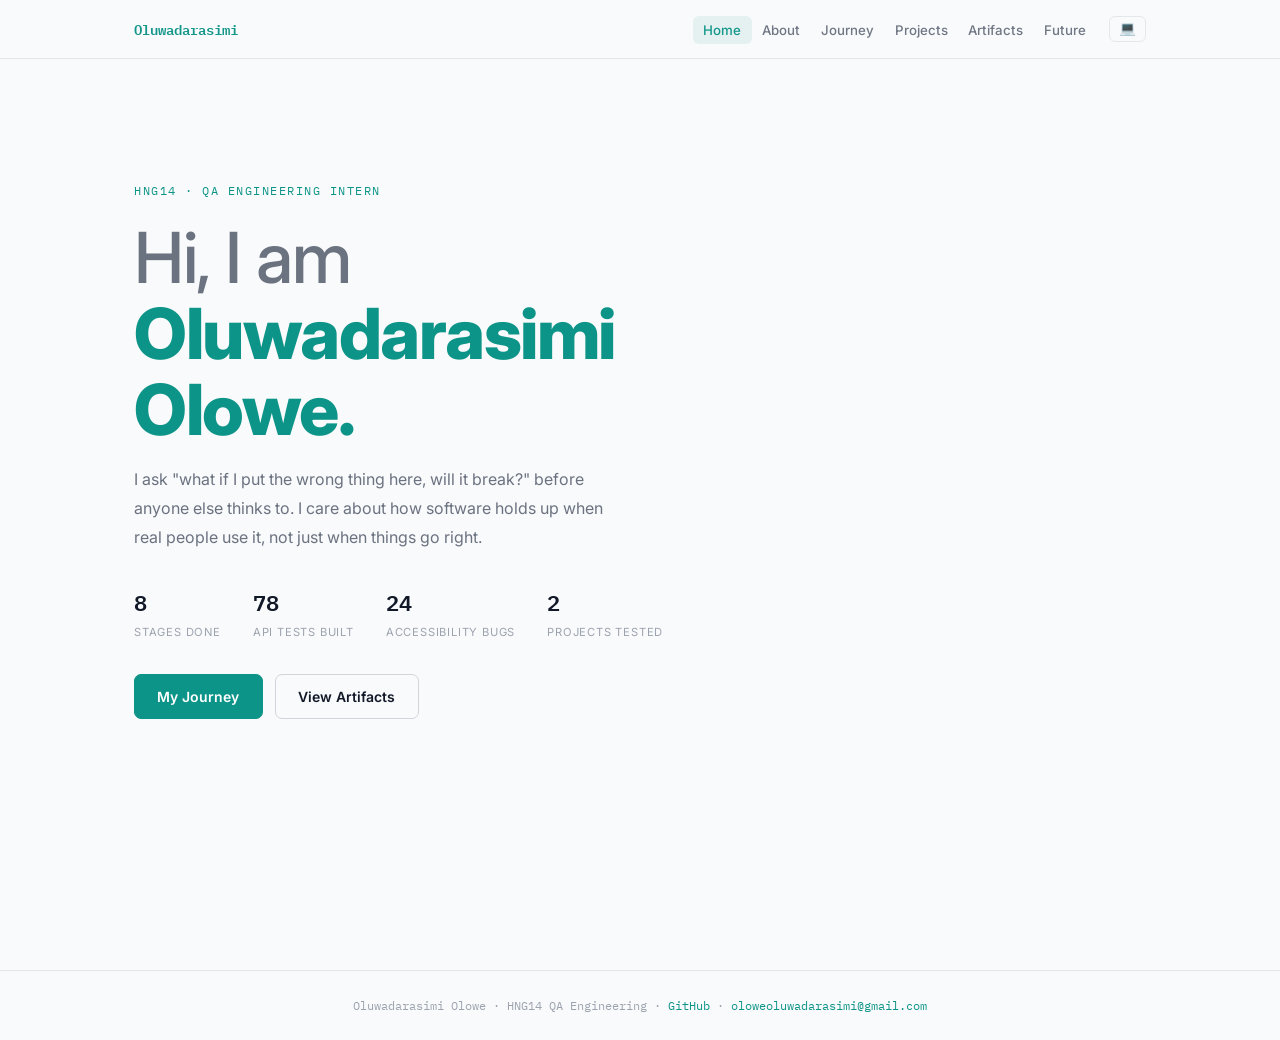
==== commit 64d20d1b: "Sync portfolio changes" ====
--- a/index.html
+++ b/index.html
@@ -3,14 +3,14 @@
 <head>
   <meta charset="UTF-8"/>
   <meta name="viewport" content="width=device-width, initial-scale=1.0"/>
-  <title>Oluwadarasimi Olowe — QA Engineer</title>
+  <title>Home | Oluwadarasimi</title>
   <link rel="stylesheet" href="style.css"/>
   <script src="theme.js"></script>
 </head>
 <body>
 <nav>
   <div class="nav-inner">
-    <a href="index.html" class="logo">darasimi<span>.qa</span></a>
+    <a href="index.html" class="logo">Oluwadarasimi</a>
     <div class="nav-right">
       <ul id="nav-menu">
         <li><a href="index.html" class="active">Home</a></li>
